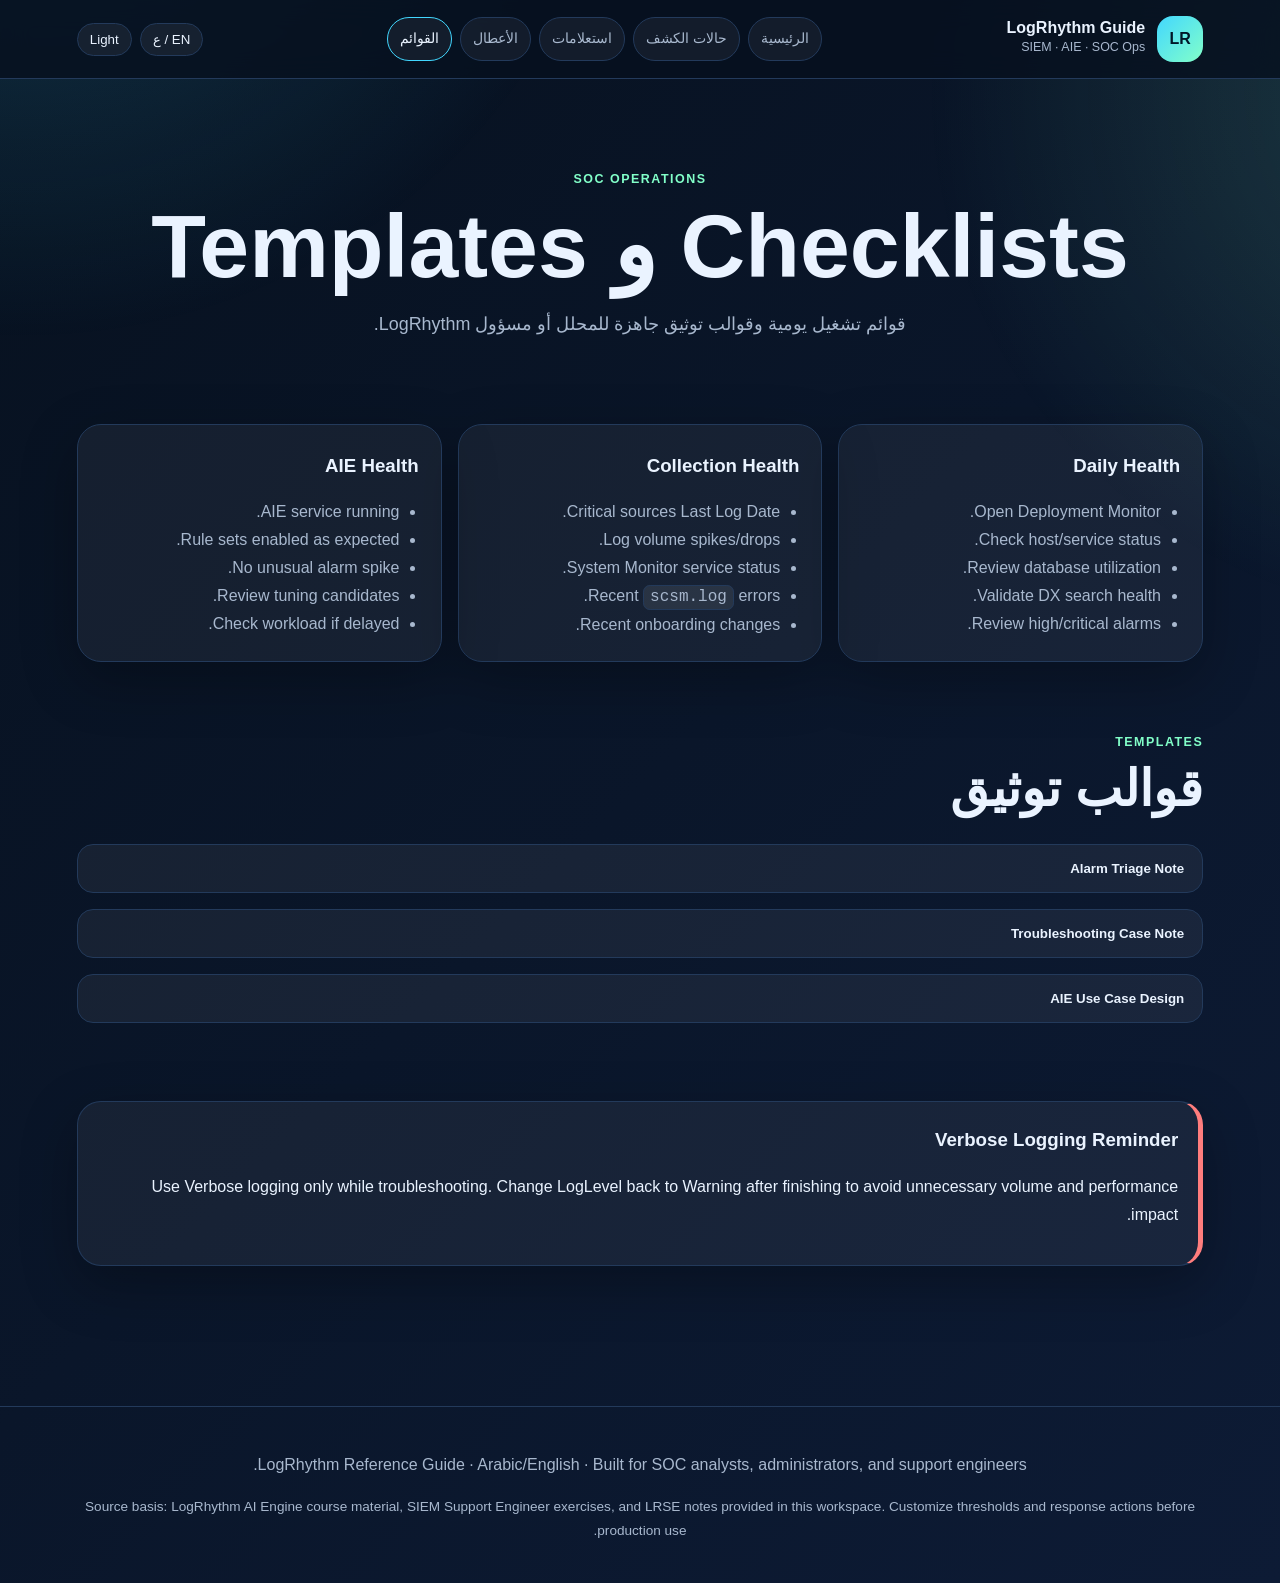
==== checklists.html @ 8db15de5 "Add files via upload" ====
<!doctype html>
<html lang="ar" dir="rtl">
<head>
<meta charset="utf-8" />
<meta name="viewport" content="width=device-width,initial-scale=1" />
<title>LogRhythm Checklists | القوائم</title>
<meta name="description" content="Bilingual Arabic/English LogRhythm SIEM reference guide for SOC, AIE, troubleshooting, and support." />
<link rel="stylesheet" href="style.css" />
</head>
<body>

<header class="topbar">
  <a class="brand" href="index.html">
    <span class="brand-mark">LR</span>
    <span><strong>LogRhythm Guide</strong><small>SIEM · AIE · SOC Ops</small></span>
  </a>
  <nav class="nav"><a class="" href="index.html"><span class="ar">الرئيسية</span><span class="en">Home</span></a><a class="" href="use-cases.html"><span class="ar">حالات الكشف</span><span class="en">Use Cases</span></a><a class="" href="queries.html"><span class="ar">استعلامات</span><span class="en">Queries</span></a><a class="" href="troubleshooting.html"><span class="ar">الأعطال</span><span class="en">Troubleshooting</span></a><a class="active" href="checklists.html"><span class="ar">القوائم</span><span class="en">Checklists</span></a></nav>
  <div class="actions"><button id="langToggle" class="btn">EN / ع</button><button id="themeToggle" class="btn">Light</button></div>
</header>

<section class="hero">
  <p class="eyebrow">SOC Operations</p>
  <h1><span class="ar">Checklists و Templates</span><span class="en">Checklists & Templates</span></h1>
  <p class="subtitle"><span class="ar">قوائم تشغيل يومية وقوالب توثيق جاهزة للمحلل أو مسؤول LogRhythm.</span><span class="en">Daily runbooks and documentation templates for analysts and administrators.</span></p>
</section>
<main>
<section class="section">
  <div class="grid cards-3">
    <article class="card"><h3>Daily Health</h3><ul><li>Open Deployment Monitor.</li><li>Check host/service status.</li><li>Review database utilization.</li><li>Validate DX search health.</li><li>Review high/critical alarms.</li></ul></article>
    <article class="card"><h3>Collection Health</h3><ul><li>Critical sources Last Log Date.</li><li>Log volume spikes/drops.</li><li>System Monitor service status.</li><li>Recent <code>scsm.log</code> errors.</li><li>Recent onboarding changes.</li></ul></article>
    <article class="card"><h3>AIE Health</h3><ul><li>AIE service running.</li><li>Rule sets enabled as expected.</li><li>No unusual alarm spike.</li><li>Review tuning candidates.</li><li>Check workload if delayed.</li></ul></article>
  </div>
</section>

<section class="section">
  <div class="section-head">
    <p class="kicker">Templates</p>
    <h2><span class="ar">قوالب توثيق</span><span class="en">Documentation Templates</span></h2>
  </div>
  <div class="accordion">
    <button class="acc">Alarm Triage Note</button>
    <div class="panel"><pre>Alarm:
Severity:
User / Host / Source IP:
Time window:
Evidence:
Initial classification:
Actions taken:
Escalation:
Final disposition:
Tuning recommendation:</pre></div>
    <button class="acc">Troubleshooting Case Note</button>
    <div class="panel"><pre>Problem statement:
Scope:
Start time:
Affected components:
Relevant logs reviewed:
Findings:
Hypothesis:
Test performed:
Resolution:
Prevention / monitoring:</pre></div>
    <button class="acc">AIE Use Case Design</button>
    <div class="panel"><pre>Use Case Name:
Objective:
Threat / Operational scenario:
Required log sources:
Required metadata:
Rule block type:
Threshold / time window:
Group By:
Alarm action:
Notification:
SmartResponse:
Testing method:
Tuning notes:</pre></div>
  </div>
</section>

<section class="section">
  <div class="callout danger">
    <h3>Verbose Logging Reminder</h3>
    <p>Use Verbose logging only while troubleshooting. Change LogLevel back to Warning after finishing to avoid unnecessary volume and performance impact.</p>
  </div>
</section>
</main>


<footer>
  <p>LogRhythm Reference Guide · Arabic/English · Built for SOC analysts, administrators, and support engineers.</p>
  <p class="tiny">Source basis: LogRhythm AI Engine course material, SIEM Support Engineer exercises, and LRSE notes provided in this workspace. Customize thresholds and response actions before production use.</p>
</footer>
<script src="script.js"></script>

</body>
</html>
---- style.css ----
:root{
  --bg:#07111f; --bg2:#0d1b35; --card:#101f38; --card2:#0c1930; --text:#eaf3ff; --muted:#a8b8ce;
  --line:#233a5b; --accent:#42d7ff; --accent2:#82ffc9; --warn:#ffcc66; --danger:#ff7d7d;
  --ok:#82ffc9; --shadow:0 18px 55px rgba(0,0,0,.28); --radius:24px;
}
:root.light{
  --bg:#f5f8fc; --bg2:#eaf1fa; --card:#fff; --card2:#f7fbff; --text:#182238; --muted:#5c6d84;
  --line:#d8e3f2; --accent:#0866ff; --accent2:#008c6a; --warn:#9b6500; --danger:#bc2f2f;
  --ok:#008c6a; --shadow:0 18px 50px rgba(24,47,79,.12);
}
*{box-sizing:border-box}
html{scroll-behavior:smooth}
body{margin:0;background:linear-gradient(135deg,var(--bg),var(--bg2));color:var(--text);font-family:Inter,Segoe UI,Tahoma,Arial,sans-serif;line-height:1.75}
body:before{content:"";position:fixed;inset:-30%;z-index:-1;background:radial-gradient(circle at 20% 0%,rgba(66,215,255,.22),transparent 28%),radial-gradient(circle at 90% 25%,rgba(130,255,201,.16),transparent 25%)}
a{color:inherit;text-decoration:none}
code,kbd{direction:ltr;unicode-bidi:embed;background:rgba(255,255,255,.08);border:1px solid var(--line);padding:.15rem .38rem;border-radius:.45rem;font-family:Consolas,Monaco,monospace}
pre{direction:ltr;text-align:left;overflow:auto;background:rgba(0,0,0,.22);border:1px solid var(--line);border-radius:18px;padding:16px}
.light pre{background:#f3f7fc}
.topbar{position:sticky;top:0;z-index:50;display:flex;justify-content:space-between;align-items:center;gap:20px;padding:16px 6vw;background:rgba(7,17,31,.82);backdrop-filter:blur(14px);border-bottom:1px solid var(--line)}
.light .topbar{background:rgba(245,248,252,.82)}
.brand{display:flex;gap:12px;align-items:center}
.brand-mark{display:grid;place-items:center;width:46px;height:46px;border-radius:16px;background:linear-gradient(135deg,var(--accent),var(--accent2));color:#001727;font-weight:900}
.brand strong{display:block;line-height:1.1}.brand small{display:block;color:var(--muted);font-size:.78rem}
.nav{display:flex;gap:8px;align-items:center;overflow:auto;max-width:56vw}
.nav a{white-space:nowrap;border:1px solid var(--line);background:rgba(255,255,255,.05);border-radius:999px;padding:8px 12px;font-size:.9rem;color:var(--muted)}
.nav a.active,.nav a:hover{color:var(--text);border-color:var(--accent)}
.actions{display:flex;gap:8px}
.btn{border:1px solid var(--line);background:rgba(255,255,255,.06);color:var(--text);border-radius:999px;padding:8px 12px;cursor:pointer}
.hero{padding:90px 6vw 56px;text-align:center}
.eyebrow,.kicker{color:var(--accent2);font-weight:850;text-transform:uppercase;letter-spacing:.12em;font-size:.78rem;margin:0 0 8px}
h1{font-size:clamp(2.5rem,7vw,6rem);line-height:1.05;margin:0 0 16px}
h2{font-size:clamp(1.7rem,4vw,3.1rem);line-height:1.12;margin:0 0 10px}
h3{margin:.15rem 0 .55rem}
.subtitle{max-width:900px;margin:0 auto 28px;color:var(--muted);font-size:1.12rem}
.hero-buttons,.inline-actions{display:flex;justify-content:center;flex-wrap:wrap;gap:12px}
.primary,.secondary{display:inline-flex;align-items:center;gap:8px;border:1px solid var(--line);border-radius:999px;padding:11px 16px}
.primary{background:linear-gradient(135deg,var(--accent),var(--accent2));color:#001727;font-weight:850;border:0}
.secondary{background:rgba(255,255,255,.06)}
.stats{display:grid;grid-template-columns:repeat(4,1fr);gap:14px;max-width:1050px;margin:46px auto 0}
.stat,.card,.table-wrap,.callout{border:1px solid var(--line);background:rgba(255,255,255,.055);border-radius:var(--radius);box-shadow:var(--shadow)}
.light .stat,.light .card,.light .table-wrap,.light .callout{background:rgba(255,255,255,.84)}
.stat{padding:20px;text-align:center}.stat strong{display:block;color:var(--accent);font-size:2rem}.stat span{color:var(--muted)}
main{padding:0 6vw 70px}.section{max-width:1180px;margin:0 auto 70px;scroll-margin-top:96px}.section-head{margin-bottom:18px}.section-head p:last-child{color:var(--muted);max-width:930px}
.grid{display:grid;gap:16px}.cards-2{grid-template-columns:repeat(2,minmax(0,1fr))}.cards-3{grid-template-columns:repeat(3,minmax(0,1fr))}.cards-4{grid-template-columns:repeat(4,minmax(0,1fr))}
.card{padding:22px}.card p,.card li{color:var(--muted)}.card ul,.card ol{padding-inline-start:1.2rem;margin-bottom:0}.card .tagline{color:var(--accent2);font-weight:800}
.callout{padding:20px;border-inline-start:5px solid var(--accent)}
.callout.warn{border-inline-start-color:var(--warn)}.callout.danger{border-inline-start-color:var(--danger)}
.flow{display:grid;grid-template-columns:repeat(7,1fr);gap:10px;align-items:stretch}
.flow div{padding:16px;border:1px solid var(--line);background:rgba(255,255,255,.06);border-radius:18px;text-align:center;font-weight:750}
.filterbar,.searchbar{display:flex;gap:10px;flex-wrap:wrap;margin:0 0 18px}
.chip{border:1px solid var(--line);background:rgba(255,255,255,.06);color:var(--text);border-radius:999px;padding:8px 12px;cursor:pointer}
.chip.active{border-color:var(--accent);box-shadow:0 0 0 3px rgba(66,215,255,.12)}
.searchbar input{width:min(540px,100%);border:1px solid var(--line);border-radius:999px;background:rgba(255,255,255,.08);color:var(--text);padding:12px 16px}
table{width:100%;border-collapse:collapse}.table-wrap{overflow:auto}th,td{padding:14px 16px;border-bottom:1px solid var(--line);vertical-align:top}th{color:var(--accent2);text-align:inherit}td{color:var(--muted)}
.acc{width:100%;text-align:inherit;border:1px solid var(--line);background:rgba(255,255,255,.06);color:var(--text);padding:16px 18px;border-radius:16px;margin:8px 0;cursor:pointer;font-weight:850}
.panel{display:none;padding:4px 18px 18px;color:var(--muted)}.panel.open{display:block}
.en{display:none}html[lang="en"] .ar{display:none}html[lang="en"] .en{display:inline}html[lang="en"] blockquote.en{display:block}
html[lang="ar"] .ar{display:inline}html[lang="ar"] blockquote.ar{display:block}
.badge{display:inline-flex;align-items:center;border:1px solid var(--line);border-radius:999px;padding:4px 9px;color:var(--accent2);font-weight:800;font-size:.78rem;margin-inline-end:6px}
footer{border-top:1px solid var(--line);padding:28px 6vw;color:var(--muted);text-align:center}.tiny{font-size:.85rem}
@media(max-width:900px){.topbar{align-items:flex-start;flex-wrap:wrap}.nav{order:3;max-width:100%;width:100%}.stats,.cards-4{grid-template-columns:repeat(2,1fr)}.cards-3,.cards-2,.flow{grid-template-columns:1fr}.hero{text-align:start}.hero-buttons{justify-content:flex-start}}
@media(max-width:560px){.stats,.cards-4{grid-template-columns:1fr}.actions{width:100%;justify-content:flex-start}h1{font-size:2.45rem}}
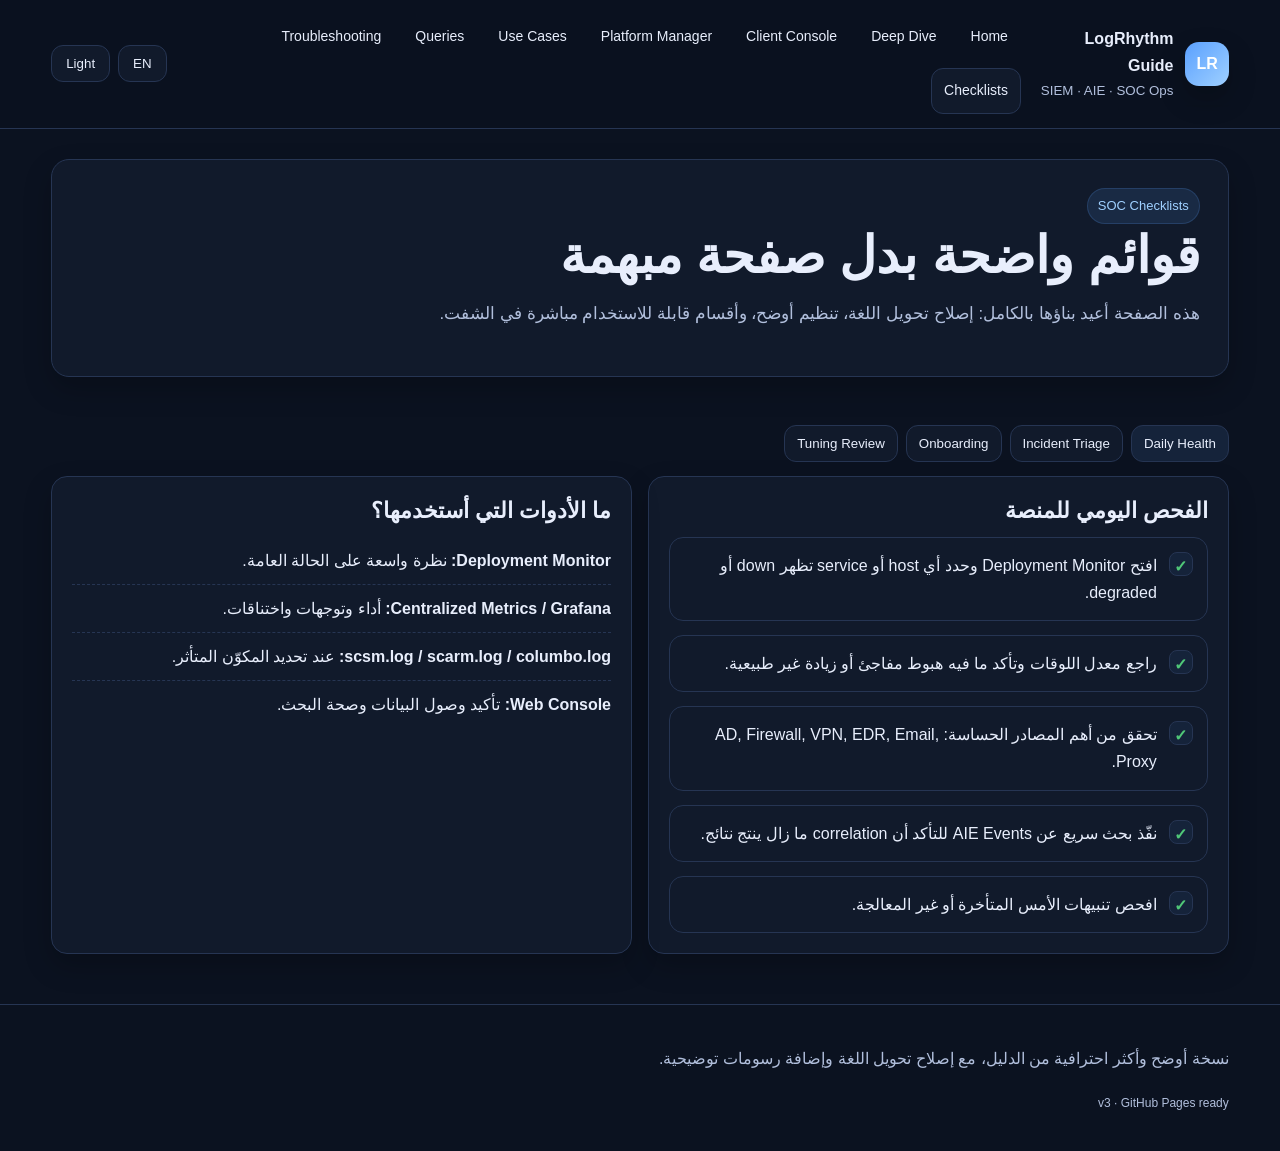
==== commit 278ed048: "Add files via upload" ====
--- a/checklists.html
+++ b/checklists.html
@@ -1,96 +1,22 @@
-<!doctype html>
-<html lang="ar" dir="rtl">
-<head>
-<meta charset="utf-8" />
-<meta name="viewport" content="width=device-width,initial-scale=1" />
-<title>LogRhythm Checklists | القوائم</title>
-<meta name="description" content="Bilingual Arabic/English LogRhythm SIEM reference guide for SOC, AIE, troubleshooting, and support." />
-<link rel="stylesheet" href="style.css" />
-</head>
-<body>
+<!doctype html><html lang="ar" dir="rtl" data-lang="ar" data-theme="dark"><head><meta charset="utf-8"/><meta name="viewport" content="width=device-width,initial-scale=1"/><title>Checklists | LogRhythm Guide</title><meta name="description" content="Bilingual LogRhythm SIEM guide"/><link rel="stylesheet" href="style.css"/></head><body>
 
 <header class="topbar">
-  <a class="brand" href="index.html">
-    <span class="brand-mark">LR</span>
-    <span><strong>LogRhythm Guide</strong><small>SIEM · AIE · SOC Ops</small></span>
-  </a>
-  <nav class="nav"><a class="" href="index.html"><span class="ar">الرئيسية</span><span class="en">Home</span></a><a class="" href="use-cases.html"><span class="ar">حالات الكشف</span><span class="en">Use Cases</span></a><a class="" href="queries.html"><span class="ar">استعلامات</span><span class="en">Queries</span></a><a class="" href="troubleshooting.html"><span class="ar">الأعطال</span><span class="en">Troubleshooting</span></a><a class="active" href="checklists.html"><span class="ar">القوائم</span><span class="en">Checklists</span></a></nav>
-  <div class="actions"><button id="langToggle" class="btn">EN / ع</button><button id="themeToggle" class="btn">Light</button></div>
+  <div class="container wrap">
+    <a class="brand" href="index.html"><span class="brand-mark">LR</span><span><strong>LogRhythm Guide</strong><small>SIEM · AIE · SOC Ops</small></span></a>
+    <nav class="nav">
+      <a  href="index.html">Home</a>
+      <a  href="deep-dive.html">Deep Dive</a>
+      <a  href="client-console.html">Client Console</a>
+      <a  href="platform-manager.html">Platform Manager</a>
+      <a  href="use-cases.html">Use Cases</a>
+      <a  href="queries.html">Queries</a>
+      <a  href="troubleshooting.html">Troubleshooting</a>
+      <a class="active" href="checklists.html">Checklists</a>
+    </nav>
+    <div class="actions"><button id="langToggle" class="btn">EN</button><button id="themeToggle" class="btn">Light</button></div>
+  </div>
 </header>
 
-<section class="hero">
-  <p class="eyebrow">SOC Operations</p>
-  <h1><span class="ar">Checklists و Templates</span><span class="en">Checklists & Templates</span></h1>
-  <p class="subtitle"><span class="ar">قوائم تشغيل يومية وقوالب توثيق جاهزة للمحلل أو مسؤول LogRhythm.</span><span class="en">Daily runbooks and documentation templates for analysts and administrators.</span></p>
-</section>
-<main>
-<section class="section">
-  <div class="grid cards-3">
-    <article class="card"><h3>Daily Health</h3><ul><li>Open Deployment Monitor.</li><li>Check host/service status.</li><li>Review database utilization.</li><li>Validate DX search health.</li><li>Review high/critical alarms.</li></ul></article>
-    <article class="card"><h3>Collection Health</h3><ul><li>Critical sources Last Log Date.</li><li>Log volume spikes/drops.</li><li>System Monitor service status.</li><li>Recent <code>scsm.log</code> errors.</li><li>Recent onboarding changes.</li></ul></article>
-    <article class="card"><h3>AIE Health</h3><ul><li>AIE service running.</li><li>Rule sets enabled as expected.</li><li>No unusual alarm spike.</li><li>Review tuning candidates.</li><li>Check workload if delayed.</li></ul></article>
-  </div>
-</section>
 
-<section class="section">
-  <div class="section-head">
-    <p class="kicker">Templates</p>
-    <h2><span class="ar">قوالب توثيق</span><span class="en">Documentation Templates</span></h2>
-  </div>
-  <div class="accordion">
-    <button class="acc">Alarm Triage Note</button>
-    <div class="panel"><pre>Alarm:
-Severity:
-User / Host / Source IP:
-Time window:
-Evidence:
-Initial classification:
-Actions taken:
-Escalation:
-Final disposition:
-Tuning recommendation:</pre></div>
-    <button class="acc">Troubleshooting Case Note</button>
-    <div class="panel"><pre>Problem statement:
-Scope:
-Start time:
-Affected components:
-Relevant logs reviewed:
-Findings:
-Hypothesis:
-Test performed:
-Resolution:
-Prevention / monitoring:</pre></div>
-    <button class="acc">AIE Use Case Design</button>
-    <div class="panel"><pre>Use Case Name:
-Objective:
-Threat / Operational scenario:
-Required log sources:
-Required metadata:
-Rule block type:
-Threshold / time window:
-Group By:
-Alarm action:
-Notification:
-SmartResponse:
-Testing method:
-Tuning notes:</pre></div>
-  </div>
-</section>
-
-<section class="section">
-  <div class="callout danger">
-    <h3>Verbose Logging Reminder</h3>
-    <p>Use Verbose logging only while troubleshooting. Change LogLevel back to Warning after finishing to avoid unnecessary volume and performance impact.</p>
-  </div>
-</section>
-</main>
-
-
-<footer>
-  <p>LogRhythm Reference Guide · Arabic/English · Built for SOC analysts, administrators, and support engineers.</p>
-  <p class="tiny">Source basis: LogRhythm AI Engine course material, SIEM Support Engineer exercises, and LRSE notes provided in this workspace. Customize thresholds and response actions before production use.</p>
-</footer>
-<script src="script.js"></script>
-
-</body>
-</html>+<main class="container"><section class="hero" style="padding-top:30px"><div class="panel hero-copy"><span class="eyebrow">SOC Checklists</span><h1><span class="lang-ar lang-block">قوائم واضحة بدل صفحة مبهمة</span><span class="lang-en lang-block">Clear Checklists Instead of a Vague Page</span></h1><p class="lead"><span class="lang-ar lang-block">هذه الصفحة أعيد بناؤها بالكامل: إصلاح تحويل اللغة، تنظيم أوضح، وأقسام قابلة للاستخدام مباشرة في الشفت.</span><span class="lang-en lang-block">This page has been rebuilt: fixed language switching, clearer organization, and sections usable directly in a live shift.</span></p></div></section><section class="section" data-tabs><div class="tabs"><button class="tab-btn active" data-target="daily">Daily Health</button><button class="tab-btn" data-target="triage">Incident Triage</button><button class="tab-btn" data-target="onboard">Onboarding</button><button class="tab-btn" data-target="tuning">Tuning Review</button></div><div id="daily" class="tab-panel active"><div class="grid cols-2"><div class="card"><h3><span class="lang-ar lang-block">الفحص اليومي للمنصة</span><span class="lang-en lang-block">Daily Platform Health Check</span></h3><div class="check-grid"><div class="check-item"><div class="tick">✓</div><div><span class="lang-ar lang-block">افتح Deployment Monitor وحدد أي host أو service تظهر down أو degraded.</span><span class="lang-en lang-block">Open Deployment Monitor and identify any host or service showing down or degraded status.</span></div></div><div class="check-item"><div class="tick">✓</div><div><span class="lang-ar lang-block">راجع معدل اللوقات وتأكد ما فيه هبوط مفاجئ أو زيادة غير طبيعية.</span><span class="lang-en lang-block">Review log volume and confirm there is no sudden drop or unusual spike.</span></div></div><div class="check-item"><div class="tick">✓</div><div><span class="lang-ar lang-block">تحقق من أهم المصادر الحساسة: AD, Firewall, VPN, EDR, Email, Proxy.</span><span class="lang-en lang-block">Validate critical sources: AD, Firewall, VPN, EDR, Email, and Proxy.</span></div></div><div class="check-item"><div class="tick">✓</div><div><span class="lang-ar lang-block">نفّذ بحث سريع عن AIE Events للتأكد أن correlation ما زال ينتج نتائج.</span><span class="lang-en lang-block">Run a quick search for AIE Events to ensure correlation still produces output.</span></div></div><div class="check-item"><div class="tick">✓</div><div><span class="lang-ar lang-block">افحص تنبيهات الأمس المتأخرة أو غير المعالجة.</span><span class="lang-en lang-block">Review delayed or unhandled alarms from the previous day.</span></div></div></div></div><div class="card"><h3><span class="lang-ar lang-block">ما الأدوات التي أستخدمها؟</span><span class="lang-en lang-block">Which tools do I use?</span></h3><ul class="clean"><li><span class="lang-ar lang-block"><strong>Deployment Monitor:</strong> نظرة واسعة على الحالة العامة.</span><span class="lang-en lang-block"><strong>Deployment Monitor:</strong> broad health overview.</span></li><li><span class="lang-ar lang-block"><strong>Centralized Metrics / Grafana:</strong> أداء وتوجهات واختناقات.</span><span class="lang-en lang-block"><strong>Centralized Metrics / Grafana:</strong> performance, trends, and bottlenecks.</span></li><li><span class="lang-ar lang-block"><strong>scsm.log / scarm.log / columbo.log:</strong> عند تحديد المكوّن المتأثر.</span><span class="lang-en lang-block"><strong>scsm.log / scarm.log / columbo.log:</strong> once you identify the impacted component.</span></li><li><span class="lang-ar lang-block"><strong>Web Console:</strong> تأكيد وصول البيانات وصحة البحث.</span><span class="lang-en lang-block"><strong>Web Console:</strong> confirm data arrival and search health.</span></li></ul></div></div></div><div id="triage" class="tab-panel"><div class="grid cols-2"><div class="card"><h3><span class="lang-ar lang-block">قائمة ترياج التنبيه</span><span class="lang-en lang-block">Alarm Triage Checklist</span></h3><div class="check-grid"><div class="check-item"><div class="tick">1</div><div><span class="lang-ar lang-block">اقرأ اسم القاعدة: هل التنبيه AIE أم Alarm تقليدي؟</span><span class="lang-en lang-block">Read the rule name: is it an AIE alert or a traditional alarm?</span></div></div><div class="check-item"><div class="tick">2</div><div><span class="lang-ar lang-block">افحص الـ metadata الأساسية: user, host, source IP, process, common event.</span><span class="lang-en lang-block">Inspect key metadata: user, host, source IP, process, and common event.</span></div></div><div class="check-item"><div class="tick">3</div><div><span class="lang-ar lang-block">افتح اللوق الخام وتأكد أنه يطابق التفسير المتوقع.</span><span class="lang-en lang-block">Open the raw log and confirm it matches the expected interpretation.</span></div></div><div class="check-item"><div class="tick">4</div><div><span class="lang-ar lang-block">ابحث عن سياق إضافي قبل وبعد الحدث.</span><span class="lang-en lang-block">Search for context before and after the event.</span></div></div><div class="check-item"><div class="tick">5</div><div><span class="lang-ar lang-block">صنّف الحالة: True Positive / Benign / False Positive / Needs Escalation.</span><span class="lang-en lang-block">Classify the case: True Positive / Benign / False Positive / Needs Escalation.</span></div></div></div></div><div class="card"><h3><span class="lang-ar lang-block">أسئلة لازم تسألها</span><span class="lang-en lang-block">Questions You Must Ask</span></h3><ul class="clean"><li><span class="lang-ar lang-block">هل هذا السلوك طبيعي لهذا المستخدم أو الجهاز؟</span><span class="lang-en lang-block">Is this behavior normal for this user or device?</span></li><li><span class="lang-ar lang-block">هل المصدر داخلي أم خارجي أم من VPN؟</span><span class="lang-en lang-block">Is the source internal, external, or via VPN?</span></li><li><span class="lang-ar lang-block">هل توجد تغييرات أو صيانة قد تفسر السلوك؟</span><span class="lang-en lang-block">Is there a change or maintenance that explains the behavior?</span></li><li><span class="lang-ar lang-block">هل التنبيه منفرد أم جزء من حملة أو تسلسل؟</span><span class="lang-en lang-block">Is the alert isolated or part of a campaign/sequence?</span></li></ul></div></div></div><div id="onboard" class="tab-panel"><div class="grid cols-2"><div class="card"><h3><span class="lang-ar lang-block">قائمة Onboarding لمصدر لوق جديد</span><span class="lang-en lang-block">New Log Source Onboarding Checklist</span></h3><div class="check-grid"><div class="check-item"><div class="tick">✓</div><div><span class="lang-ar lang-block">حدّد نوع المصدر: Windows / Syslog / Flat File / API.</span><span class="lang-en lang-block">Identify the source type: Windows / Syslog / Flat File / API.</span></div></div><div class="check-item"><div class="tick">✓</div><div><span class="lang-ar lang-block">حدّد طريقة الجمع: Push أم Pull؟ وأي System Monitor سيستقبل؟</span><span class="lang-en lang-block">Define collection method: Push or Pull, and which System Monitor will receive it.</span></div></div><div class="check-item"><div class="tick">✓</div><div><span class="lang-ar lang-block">تحقق من الشبكة والـ firewall والـ ports قبل لوم المنصة.</span><span class="lang-en lang-block">Validate network, firewall, and ports before blaming the platform.</span></div></div><div class="check-item"><div class="tick">✓</div><div><span class="lang-ar lang-block">بعد الإضافة، تحقق من Last Log Date وحجم اللوق والبحث.</span><span class="lang-en lang-block">After onboarding, validate last log date, log volume, and searchability.</span></div></div></div></div><div class="card"><figure class="media"><img src="assets/platform-manager.svg" alt="Platform Manager illustration"/><figcaption><span class="lang-ar lang-block">نجاح الـ onboarding لا يكتمل إلا إذا وصلت البيانات للبحث والتنبيه، وليس فقط إلى System Monitor.</span><span class="lang-en lang-block">Onboarding is not complete until data is searchable and can drive alerts, not merely visible in System Monitor.</span></figcaption></figure></div></div></div><div id="tuning" class="tab-panel"><div class="grid cols-2"><div class="card"><h3><span class="lang-ar lang-block">قائمة مراجعة Tuning للقواعد</span><span class="lang-en lang-block">AIE / Alarm Tuning Review Checklist</span></h3><ul class="clean"><li><span class="lang-ar lang-block">هل القاعدة عامة أكثر من اللازم؟ أضف شروطاً أدق.</span><span class="lang-en lang-block">Is the rule too broad? Add more specific conditions.</span></li><li><span class="lang-ar lang-block">هل الـ threshold منخفض ويسبب alarm fatigue؟</span><span class="lang-en lang-block">Is the threshold too low and causing alarm fatigue?</span></li><li><span class="lang-ar lang-block">هل Group By مضبوط بالشكل الصحيح؟</span><span class="lang-en lang-block">Is Group By configured correctly?</span></li><li><span class="lang-ar lang-block">هل تحتاج whitelist لحسابات الخدمة أو الـ scanners؟</span><span class="lang-en lang-block">Do you need a whitelist for service accounts or scanners?</span></li><li><span class="lang-ar lang-block">هل response واضح للمحللين أم مجرد alert بدون runbook؟</span><span class="lang-en lang-block">Is there a clear analyst response path or just an alert without a runbook?</span></li></ul></div><div class="card"><div class="callout"><span class="lang-ar lang-block">أفضل tuning ليس فقط تقليل false positives؛ الأفضل هو رفع قيمة التنبيه بحيث يصل للمحلل مع سياق كافٍ وإجراءات محددة.</span><span class="lang-en lang-block">The best tuning does more than reduce false positives; it increases alert value so the analyst gets enough context and a defined response path.</span></div></div></div></div></section></main>
+<footer><div class="container"><p class="lang-ar lang-block">نسخة أوضح وأكثر احترافية من الدليل، مع إصلاح تحويل اللغة وإضافة رسومات توضيحية.</p><p class="lang-en lang-block">A clearer, more professional version of the guide with fixed language switching and added visuals.</p><small class="tiny">v3 · GitHub Pages ready</small></div></footer><script src="script.js"></script></body></html>
--- a/style.css
+++ b/style.css
@@ -1,63 +1,47 @@
 
-:root{
-  --bg:#07111f; --bg2:#0d1b35; --card:#101f38; --card2:#0c1930; --text:#eaf3ff; --muted:#a8b8ce;
-  --line:#233a5b; --accent:#42d7ff; --accent2:#82ffc9; --warn:#ffcc66; --danger:#ff7d7d;
-  --ok:#82ffc9; --shadow:0 18px 55px rgba(0,0,0,.28); --radius:24px;
-}
-:root.light{
-  --bg:#f5f8fc; --bg2:#eaf1fa; --card:#fff; --card2:#f7fbff; --text:#182238; --muted:#5c6d84;
-  --line:#d8e3f2; --accent:#0866ff; --accent2:#008c6a; --warn:#9b6500; --danger:#bc2f2f;
-  --ok:#008c6a; --shadow:0 18px 50px rgba(24,47,79,.12);
-}
-*{box-sizing:border-box}
-html{scroll-behavior:smooth}
-body{margin:0;background:linear-gradient(135deg,var(--bg),var(--bg2));color:var(--text);font-family:Inter,Segoe UI,Tahoma,Arial,sans-serif;line-height:1.75}
-body:before{content:"";position:fixed;inset:-30%;z-index:-1;background:radial-gradient(circle at 20% 0%,rgba(66,215,255,.22),transparent 28%),radial-gradient(circle at 90% 25%,rgba(130,255,201,.16),transparent 25%)}
-a{color:inherit;text-decoration:none}
-code,kbd{direction:ltr;unicode-bidi:embed;background:rgba(255,255,255,.08);border:1px solid var(--line);padding:.15rem .38rem;border-radius:.45rem;font-family:Consolas,Monaco,monospace}
-pre{direction:ltr;text-align:left;overflow:auto;background:rgba(0,0,0,.22);border:1px solid var(--line);border-radius:18px;padding:16px}
-.light pre{background:#f3f7fc}
-.topbar{position:sticky;top:0;z-index:50;display:flex;justify-content:space-between;align-items:center;gap:20px;padding:16px 6vw;background:rgba(7,17,31,.82);backdrop-filter:blur(14px);border-bottom:1px solid var(--line)}
-.light .topbar{background:rgba(245,248,252,.82)}
-.brand{display:flex;gap:12px;align-items:center}
-.brand-mark{display:grid;place-items:center;width:46px;height:46px;border-radius:16px;background:linear-gradient(135deg,var(--accent),var(--accent2));color:#001727;font-weight:900}
-.brand strong{display:block;line-height:1.1}.brand small{display:block;color:var(--muted);font-size:.78rem}
-.nav{display:flex;gap:8px;align-items:center;overflow:auto;max-width:56vw}
-.nav a{white-space:nowrap;border:1px solid var(--line);background:rgba(255,255,255,.05);border-radius:999px;padding:8px 12px;font-size:.9rem;color:var(--muted)}
-.nav a.active,.nav a:hover{color:var(--text);border-color:var(--accent)}
-.actions{display:flex;gap:8px}
-.btn{border:1px solid var(--line);background:rgba(255,255,255,.06);color:var(--text);border-radius:999px;padding:8px 12px;cursor:pointer}
-.hero{padding:90px 6vw 56px;text-align:center}
-.eyebrow,.kicker{color:var(--accent2);font-weight:850;text-transform:uppercase;letter-spacing:.12em;font-size:.78rem;margin:0 0 8px}
-h1{font-size:clamp(2.5rem,7vw,6rem);line-height:1.05;margin:0 0 16px}
-h2{font-size:clamp(1.7rem,4vw,3.1rem);line-height:1.12;margin:0 0 10px}
-h3{margin:.15rem 0 .55rem}
-.subtitle{max-width:900px;margin:0 auto 28px;color:var(--muted);font-size:1.12rem}
-.hero-buttons,.inline-actions{display:flex;justify-content:center;flex-wrap:wrap;gap:12px}
-.primary,.secondary{display:inline-flex;align-items:center;gap:8px;border:1px solid var(--line);border-radius:999px;padding:11px 16px}
-.primary{background:linear-gradient(135deg,var(--accent),var(--accent2));color:#001727;font-weight:850;border:0}
-.secondary{background:rgba(255,255,255,.06)}
-.stats{display:grid;grid-template-columns:repeat(4,1fr);gap:14px;max-width:1050px;margin:46px auto 0}
-.stat,.card,.table-wrap,.callout{border:1px solid var(--line);background:rgba(255,255,255,.055);border-radius:var(--radius);box-shadow:var(--shadow)}
-.light .stat,.light .card,.light .table-wrap,.light .callout{background:rgba(255,255,255,.84)}
-.stat{padding:20px;text-align:center}.stat strong{display:block;color:var(--accent);font-size:2rem}.stat span{color:var(--muted)}
-main{padding:0 6vw 70px}.section{max-width:1180px;margin:0 auto 70px;scroll-margin-top:96px}.section-head{margin-bottom:18px}.section-head p:last-child{color:var(--muted);max-width:930px}
-.grid{display:grid;gap:16px}.cards-2{grid-template-columns:repeat(2,minmax(0,1fr))}.cards-3{grid-template-columns:repeat(3,minmax(0,1fr))}.cards-4{grid-template-columns:repeat(4,minmax(0,1fr))}
-.card{padding:22px}.card p,.card li{color:var(--muted)}.card ul,.card ol{padding-inline-start:1.2rem;margin-bottom:0}.card .tagline{color:var(--accent2);font-weight:800}
-.callout{padding:20px;border-inline-start:5px solid var(--accent)}
-.callout.warn{border-inline-start-color:var(--warn)}.callout.danger{border-inline-start-color:var(--danger)}
-.flow{display:grid;grid-template-columns:repeat(7,1fr);gap:10px;align-items:stretch}
-.flow div{padding:16px;border:1px solid var(--line);background:rgba(255,255,255,.06);border-radius:18px;text-align:center;font-weight:750}
-.filterbar,.searchbar{display:flex;gap:10px;flex-wrap:wrap;margin:0 0 18px}
-.chip{border:1px solid var(--line);background:rgba(255,255,255,.06);color:var(--text);border-radius:999px;padding:8px 12px;cursor:pointer}
-.chip.active{border-color:var(--accent);box-shadow:0 0 0 3px rgba(66,215,255,.12)}
-.searchbar input{width:min(540px,100%);border:1px solid var(--line);border-radius:999px;background:rgba(255,255,255,.08);color:var(--text);padding:12px 16px}
-table{width:100%;border-collapse:collapse}.table-wrap{overflow:auto}th,td{padding:14px 16px;border-bottom:1px solid var(--line);vertical-align:top}th{color:var(--accent2);text-align:inherit}td{color:var(--muted)}
-.acc{width:100%;text-align:inherit;border:1px solid var(--line);background:rgba(255,255,255,.06);color:var(--text);padding:16px 18px;border-radius:16px;margin:8px 0;cursor:pointer;font-weight:850}
-.panel{display:none;padding:4px 18px 18px;color:var(--muted)}.panel.open{display:block}
-.en{display:none}html[lang="en"] .ar{display:none}html[lang="en"] .en{display:inline}html[lang="en"] blockquote.en{display:block}
-html[lang="ar"] .ar{display:inline}html[lang="ar"] blockquote.ar{display:block}
-.badge{display:inline-flex;align-items:center;border:1px solid var(--line);border-radius:999px;padding:4px 9px;color:var(--accent2);font-weight:800;font-size:.78rem;margin-inline-end:6px}
-footer{border-top:1px solid var(--line);padding:28px 6vw;color:var(--muted);text-align:center}.tiny{font-size:.85rem}
-@media(max-width:900px){.topbar{align-items:flex-start;flex-wrap:wrap}.nav{order:3;max-width:100%;width:100%}.stats,.cards-4{grid-template-columns:repeat(2,1fr)}.cards-3,.cards-2,.flow{grid-template-columns:1fr}.hero{text-align:start}.hero-buttons{justify-content:flex-start}}
-@media(max-width:560px){.stats,.cards-4{grid-template-columns:1fr}.actions{width:100%;justify-content:flex-start}h1{font-size:2.45rem}}
+:root{--bg:#0b1220;--panel:#111a2b;--panel-2:#15233a;--text:#e8eefc;--muted:#b1bfdc;--line:#263553;--accent:#5aa0ff;--accent-2:#9fd0ff;--ok:#50c878;--shadow:0 12px 28px rgba(0,0,0,.22);--radius:18px;--code:#0d1728}
+html[data-theme="light"]{--bg:#f6f8fc;--panel:#fff;--panel-2:#f3f7ff;--text:#10203a;--muted:#53627d;--line:#d8e1f0;--accent:#2f6fe4;--accent-2:#7bb5ff;--shadow:0 12px 28px rgba(29,49,89,.08);--code:#eef4ff}
+*{box-sizing:border-box}html{scroll-behavior:smooth}body{margin:0;font-family:Inter,Segoe UI,Tahoma,Arial,sans-serif;background:var(--bg);color:var(--text);line-height:1.7}
+img{max-width:100%;display:block}a{color:var(--accent);text-decoration:none}.container{width:min(1180px,92vw);margin-inline:auto}
+.topbar{position:sticky;top:0;z-index:20;backdrop-filter:blur(12px);background:color-mix(in oklab,var(--bg) 84%,transparent);border-bottom:1px solid var(--line)}
+.topbar .wrap{display:flex;align-items:center;justify-content:space-between;gap:16px;padding:14px 0}
+.brand{display:flex;align-items:center;gap:12px;color:var(--text)}.brand-mark{width:44px;height:44px;border-radius:14px;background:linear-gradient(135deg,var(--accent),var(--accent-2));color:#fff;display:grid;place-items:center;font-weight:800;box-shadow:var(--shadow)}
+.brand small{display:block;color:var(--muted)}.nav{display:flex;flex-wrap:wrap;gap:8px}.nav a{color:var(--text);padding:10px 12px;border-radius:12px;border:1px solid transparent;font-size:14px}.nav a.active,.nav a:hover{background:var(--panel);border-color:var(--line)}
+.actions{display:flex;gap:8px}.btn{border:1px solid var(--line);background:var(--panel);color:var(--text);border-radius:12px;padding:10px 14px;cursor:pointer}
+.hero{padding:42px 0 26px}.hero-grid{display:grid;grid-template-columns:1.15fr .85fr;gap:22px}.panel{background:var(--panel);border:1px solid var(--line);border-radius:var(--radius);box-shadow:var(--shadow)}
+.hero-copy{padding:28px}.eyebrow{display:inline-flex;background:rgba(90,160,255,.12);color:var(--accent-2);padding:6px 10px;border-radius:999px;font-size:13px;border:1px solid rgba(90,160,255,.18)}
+h1,h2,h3{line-height:1.25;margin:0 0 12px}h1{font-size:clamp(28px,4vw,52px)}h2{font-size:clamp(23px,3vw,34px)}h3{font-size:clamp(18px,2vw,22px)}.lead{font-size:1.05rem;color:var(--muted);margin:0 0 20px}
+.hero-actions{display:flex;flex-wrap:wrap;gap:10px;margin:18px 0 22px}.primary,.secondary{display:inline-flex;align-items:center;padding:12px 16px;border-radius:12px;font-weight:700}.primary{background:linear-gradient(135deg,var(--accent),var(--accent-2));color:#fff}.secondary{background:var(--panel-2);color:var(--text);border:1px solid var(--line)}
+.stats{display:grid;grid-template-columns:repeat(4,1fr);gap:12px}.stat{padding:16px;border-radius:16px;background:var(--panel-2);border:1px solid var(--line)}.stat strong{display:block;font-size:28px}.stat span{color:var(--muted);font-size:14px}
+.hero-visual{padding:18px}.section{padding:22px 0}.section-head{margin-bottom:16px}.kicker{text-transform:uppercase;letter-spacing:.14em;font-size:12px;color:var(--accent-2);margin:0 0 8px}
+.grid{display:grid;gap:16px}.cols-2{grid-template-columns:1fr 1fr}.cols-3{grid-template-columns:repeat(3,1fr)}
+.card{padding:20px;border-radius:16px;border:1px solid var(--line);background:var(--panel);box-shadow:var(--shadow)}.badge{display:inline-block;padding:4px 10px;font-size:12px;border-radius:999px;background:var(--panel-2);border:1px solid var(--line);color:var(--accent-2);margin-bottom:10px}.muted{color:var(--muted)}
+pre,code{font-family:ui-monospace,SFMono-Regular,Menlo,Consolas,monospace}pre{margin:0;background:var(--code);padding:14px;border-radius:12px;border:1px solid var(--line);overflow:auto;color:var(--text);white-space:pre-wrap}
+ul.clean{list-style:none;padding:0;margin:0}ul.clean li{padding:10px 0;border-bottom:1px dashed var(--line)}ul.clean li:last-child{border-bottom:0}figure.media{margin:0;overflow:hidden;border-radius:16px;border:1px solid var(--line);background:var(--panel-2)}figure.media figcaption{padding:12px 14px;color:var(--muted);font-size:14px;border-top:1px solid var(--line)}
+.compare,.timeline{display:grid;gap:16px}.compare{grid-template-columns:1fr 1fr}.timeline{grid-template-columns:repeat(7,1fr)}.timeline>div{padding:14px;text-align:center;border-radius:14px;background:var(--panel-2);border:1px solid var(--line)}
+.callout{padding:16px 18px;border-inline-start:4px solid var(--accent);border-radius:12px;background:var(--panel-2);border:1px solid var(--line)}
+table{width:100%;border-collapse:collapse;background:var(--panel);border:1px solid var(--line);border-radius:14px}th,td{padding:12px 14px;border-bottom:1px solid var(--line);vertical-align:top;text-align:start}thead th{background:var(--panel-2)}tr:last-child td{border-bottom:0}
+footer{margin-top:28px;border-top:1px solid var(--line);color:var(--muted)}footer .container{padding:24px 0 36px}.tiny{font-size:12px}
+.check-grid{display:grid;gap:14px}.check-item{display:flex;gap:12px;align-items:flex-start;padding:14px;border:1px solid var(--line);border-radius:14px;background:var(--panel)}.tick{flex:0 0 24px;height:24px;border-radius:8px;border:1px solid var(--line);background:var(--panel-2);display:grid;place-items:center;color:var(--ok);font-weight:800}
+.tabs{display:flex;flex-wrap:wrap;gap:8px;margin-bottom:14px}.tab-btn{padding:10px 12px;border-radius:12px;border:1px solid var(--line);background:var(--panel);color:var(--text);cursor:pointer}.tab-btn.active{background:var(--panel-2)}.tab-panel{display:none}.tab-panel.active{display:block}
+.lang-block{display:none}html[data-lang="ar"] .lang-ar{display:block}html[data-lang="en"] .lang-en{display:block}
+html[data-lang="ar"]{direction:rtl}html[data-lang="en"]{direction:ltr}
+@media (max-width:980px){.hero-grid,.cols-2,.cols-3,.compare{grid-template-columns:1fr 1fr}.stats{grid-template-columns:1fr 1fr}.timeline{grid-template-columns:1fr 1fr}}
+@media (max-width:720px){.topbar .wrap{flex-direction:column;align-items:stretch}.nav,.actions{justify-content:center}.hero-grid,.cols-2,.cols-3,.compare,.stats,.timeline{grid-template-columns:1fr}.hero-copy{padding:22px}}
+
+/* v4 additions */
+.deep-nav{display:grid;grid-template-columns:repeat(4,1fr);gap:14px;margin-top:18px}
+.diagram-card{padding:0;overflow:hidden}
+.diagram-card .body{padding:18px}
+.stepper{counter-reset:step;display:grid;gap:12px}
+.step{position:relative;padding:16px 16px 16px 64px;border:1px solid var(--line);border-radius:14px;background:var(--panel)}
+html[data-lang="ar"] .step{padding:16px 64px 16px 16px}
+.step:before{counter-increment:step;content:counter(step);position:absolute;left:18px;top:16px;width:32px;height:32px;border-radius:10px;background:linear-gradient(135deg,var(--accent),var(--accent-2));color:#fff;display:grid;place-items:center;font-weight:800}
+html[data-lang="ar"] .step:before{left:auto;right:18px}
+.kbd{display:inline-block;padding:2px 8px;border:1px solid var(--line);border-radius:8px;background:var(--panel-2);font-family:ui-monospace,SFMono-Regular,Menlo,Consolas,monospace;font-size:.9em}
+.risk-low{color:var(--ok)}.risk-med{color:var(--warn)}.risk-high{color:var(--danger)}
+.playbook{border-inline-start:5px solid var(--accent)}
+.matrix{display:grid;grid-template-columns:1fr 1fr 1fr;gap:12px}
+.matrix .cell{padding:14px;border-radius:14px;border:1px solid var(--line);background:var(--panel)}
+@media (max-width:980px){.deep-nav,.matrix{grid-template-columns:1fr 1fr}}
+@media (max-width:720px){.deep-nav,.matrix{grid-template-columns:1fr}}
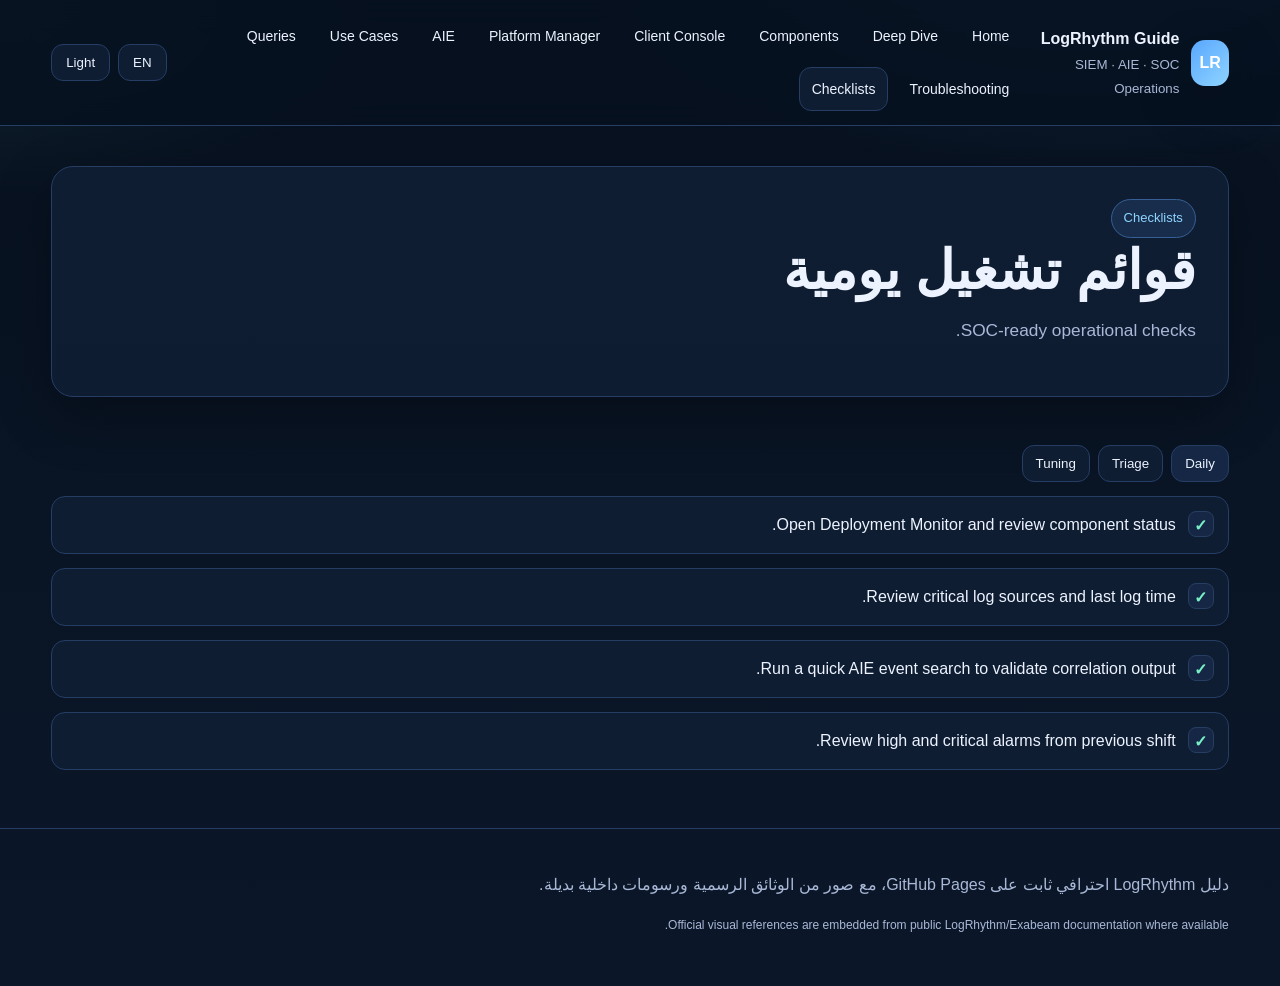
==== commit 3ea9a2d7: "Add files via upload" ====
--- a/checklists.html
+++ b/checklists.html
@@ -1,22 +1,4 @@
-<!doctype html><html lang="ar" dir="rtl" data-lang="ar" data-theme="dark"><head><meta charset="utf-8"/><meta name="viewport" content="width=device-width,initial-scale=1"/><title>Checklists | LogRhythm Guide</title><meta name="description" content="Bilingual LogRhythm SIEM guide"/><link rel="stylesheet" href="style.css"/></head><body>
-
-<header class="topbar">
-  <div class="container wrap">
-    <a class="brand" href="index.html"><span class="brand-mark">LR</span><span><strong>LogRhythm Guide</strong><small>SIEM · AIE · SOC Ops</small></span></a>
-    <nav class="nav">
-      <a  href="index.html">Home</a>
-      <a  href="deep-dive.html">Deep Dive</a>
-      <a  href="client-console.html">Client Console</a>
-      <a  href="platform-manager.html">Platform Manager</a>
-      <a  href="use-cases.html">Use Cases</a>
-      <a  href="queries.html">Queries</a>
-      <a  href="troubleshooting.html">Troubleshooting</a>
-      <a class="active" href="checklists.html">Checklists</a>
-    </nav>
-    <div class="actions"><button id="langToggle" class="btn">EN</button><button id="themeToggle" class="btn">Light</button></div>
-  </div>
-</header>
-
-
-<main class="container"><section class="hero" style="padding-top:30px"><div class="panel hero-copy"><span class="eyebrow">SOC Checklists</span><h1><span class="lang-ar lang-block">قوائم واضحة بدل صفحة مبهمة</span><span class="lang-en lang-block">Clear Checklists Instead of a Vague Page</span></h1><p class="lead"><span class="lang-ar lang-block">هذه الصفحة أعيد بناؤها بالكامل: إصلاح تحويل اللغة، تنظيم أوضح، وأقسام قابلة للاستخدام مباشرة في الشفت.</span><span class="lang-en lang-block">This page has been rebuilt: fixed language switching, clearer organization, and sections usable directly in a live shift.</span></p></div></section><section class="section" data-tabs><div class="tabs"><button class="tab-btn active" data-target="daily">Daily Health</button><button class="tab-btn" data-target="triage">Incident Triage</button><button class="tab-btn" data-target="onboard">Onboarding</button><button class="tab-btn" data-target="tuning">Tuning Review</button></div><div id="daily" class="tab-panel active"><div class="grid cols-2"><div class="card"><h3><span class="lang-ar lang-block">الفحص اليومي للمنصة</span><span class="lang-en lang-block">Daily Platform Health Check</span></h3><div class="check-grid"><div class="check-item"><div class="tick">✓</div><div><span class="lang-ar lang-block">افتح Deployment Monitor وحدد أي host أو service تظهر down أو degraded.</span><span class="lang-en lang-block">Open Deployment Monitor and identify any host or service showing down or degraded status.</span></div></div><div class="check-item"><div class="tick">✓</div><div><span class="lang-ar lang-block">راجع معدل اللوقات وتأكد ما فيه هبوط مفاجئ أو زيادة غير طبيعية.</span><span class="lang-en lang-block">Review log volume and confirm there is no sudden drop or unusual spike.</span></div></div><div class="check-item"><div class="tick">✓</div><div><span class="lang-ar lang-block">تحقق من أهم المصادر الحساسة: AD, Firewall, VPN, EDR, Email, Proxy.</span><span class="lang-en lang-block">Validate critical sources: AD, Firewall, VPN, EDR, Email, and Proxy.</span></div></div><div class="check-item"><div class="tick">✓</div><div><span class="lang-ar lang-block">نفّذ بحث سريع عن AIE Events للتأكد أن correlation ما زال ينتج نتائج.</span><span class="lang-en lang-block">Run a quick search for AIE Events to ensure correlation still produces output.</span></div></div><div class="check-item"><div class="tick">✓</div><div><span class="lang-ar lang-block">افحص تنبيهات الأمس المتأخرة أو غير المعالجة.</span><span class="lang-en lang-block">Review delayed or unhandled alarms from the previous day.</span></div></div></div></div><div class="card"><h3><span class="lang-ar lang-block">ما الأدوات التي أستخدمها؟</span><span class="lang-en lang-block">Which tools do I use?</span></h3><ul class="clean"><li><span class="lang-ar lang-block"><strong>Deployment Monitor:</strong> نظرة واسعة على الحالة العامة.</span><span class="lang-en lang-block"><strong>Deployment Monitor:</strong> broad health overview.</span></li><li><span class="lang-ar lang-block"><strong>Centralized Metrics / Grafana:</strong> أداء وتوجهات واختناقات.</span><span class="lang-en lang-block"><strong>Centralized Metrics / Grafana:</strong> performance, trends, and bottlenecks.</span></li><li><span class="lang-ar lang-block"><strong>scsm.log / scarm.log / columbo.log:</strong> عند تحديد المكوّن المتأثر.</span><span class="lang-en lang-block"><strong>scsm.log / scarm.log / columbo.log:</strong> once you identify the impacted component.</span></li><li><span class="lang-ar lang-block"><strong>Web Console:</strong> تأكيد وصول البيانات وصحة البحث.</span><span class="lang-en lang-block"><strong>Web Console:</strong> confirm data arrival and search health.</span></li></ul></div></div></div><div id="triage" class="tab-panel"><div class="grid cols-2"><div class="card"><h3><span class="lang-ar lang-block">قائمة ترياج التنبيه</span><span class="lang-en lang-block">Alarm Triage Checklist</span></h3><div class="check-grid"><div class="check-item"><div class="tick">1</div><div><span class="lang-ar lang-block">اقرأ اسم القاعدة: هل التنبيه AIE أم Alarm تقليدي؟</span><span class="lang-en lang-block">Read the rule name: is it an AIE alert or a traditional alarm?</span></div></div><div class="check-item"><div class="tick">2</div><div><span class="lang-ar lang-block">افحص الـ metadata الأساسية: user, host, source IP, process, common event.</span><span class="lang-en lang-block">Inspect key metadata: user, host, source IP, process, and common event.</span></div></div><div class="check-item"><div class="tick">3</div><div><span class="lang-ar lang-block">افتح اللوق الخام وتأكد أنه يطابق التفسير المتوقع.</span><span class="lang-en lang-block">Open the raw log and confirm it matches the expected interpretation.</span></div></div><div class="check-item"><div class="tick">4</div><div><span class="lang-ar lang-block">ابحث عن سياق إضافي قبل وبعد الحدث.</span><span class="lang-en lang-block">Search for context before and after the event.</span></div></div><div class="check-item"><div class="tick">5</div><div><span class="lang-ar lang-block">صنّف الحالة: True Positive / Benign / False Positive / Needs Escalation.</span><span class="lang-en lang-block">Classify the case: True Positive / Benign / False Positive / Needs Escalation.</span></div></div></div></div><div class="card"><h3><span class="lang-ar lang-block">أسئلة لازم تسألها</span><span class="lang-en lang-block">Questions You Must Ask</span></h3><ul class="clean"><li><span class="lang-ar lang-block">هل هذا السلوك طبيعي لهذا المستخدم أو الجهاز؟</span><span class="lang-en lang-block">Is this behavior normal for this user or device?</span></li><li><span class="lang-ar lang-block">هل المصدر داخلي أم خارجي أم من VPN؟</span><span class="lang-en lang-block">Is the source internal, external, or via VPN?</span></li><li><span class="lang-ar lang-block">هل توجد تغييرات أو صيانة قد تفسر السلوك؟</span><span class="lang-en lang-block">Is there a change or maintenance that explains the behavior?</span></li><li><span class="lang-ar lang-block">هل التنبيه منفرد أم جزء من حملة أو تسلسل؟</span><span class="lang-en lang-block">Is the alert isolated or part of a campaign/sequence?</span></li></ul></div></div></div><div id="onboard" class="tab-panel"><div class="grid cols-2"><div class="card"><h3><span class="lang-ar lang-block">قائمة Onboarding لمصدر لوق جديد</span><span class="lang-en lang-block">New Log Source Onboarding Checklist</span></h3><div class="check-grid"><div class="check-item"><div class="tick">✓</div><div><span class="lang-ar lang-block">حدّد نوع المصدر: Windows / Syslog / Flat File / API.</span><span class="lang-en lang-block">Identify the source type: Windows / Syslog / Flat File / API.</span></div></div><div class="check-item"><div class="tick">✓</div><div><span class="lang-ar lang-block">حدّد طريقة الجمع: Push أم Pull؟ وأي System Monitor سيستقبل؟</span><span class="lang-en lang-block">Define collection method: Push or Pull, and which System Monitor will receive it.</span></div></div><div class="check-item"><div class="tick">✓</div><div><span class="lang-ar lang-block">تحقق من الشبكة والـ firewall والـ ports قبل لوم المنصة.</span><span class="lang-en lang-block">Validate network, firewall, and ports before blaming the platform.</span></div></div><div class="check-item"><div class="tick">✓</div><div><span class="lang-ar lang-block">بعد الإضافة، تحقق من Last Log Date وحجم اللوق والبحث.</span><span class="lang-en lang-block">After onboarding, validate last log date, log volume, and searchability.</span></div></div></div></div><div class="card"><figure class="media"><img src="assets/platform-manager.svg" alt="Platform Manager illustration"/><figcaption><span class="lang-ar lang-block">نجاح الـ onboarding لا يكتمل إلا إذا وصلت البيانات للبحث والتنبيه، وليس فقط إلى System Monitor.</span><span class="lang-en lang-block">Onboarding is not complete until data is searchable and can drive alerts, not merely visible in System Monitor.</span></figcaption></figure></div></div></div><div id="tuning" class="tab-panel"><div class="grid cols-2"><div class="card"><h3><span class="lang-ar lang-block">قائمة مراجعة Tuning للقواعد</span><span class="lang-en lang-block">AIE / Alarm Tuning Review Checklist</span></h3><ul class="clean"><li><span class="lang-ar lang-block">هل القاعدة عامة أكثر من اللازم؟ أضف شروطاً أدق.</span><span class="lang-en lang-block">Is the rule too broad? Add more specific conditions.</span></li><li><span class="lang-ar lang-block">هل الـ threshold منخفض ويسبب alarm fatigue؟</span><span class="lang-en lang-block">Is the threshold too low and causing alarm fatigue?</span></li><li><span class="lang-ar lang-block">هل Group By مضبوط بالشكل الصحيح؟</span><span class="lang-en lang-block">Is Group By configured correctly?</span></li><li><span class="lang-ar lang-block">هل تحتاج whitelist لحسابات الخدمة أو الـ scanners؟</span><span class="lang-en lang-block">Do you need a whitelist for service accounts or scanners?</span></li><li><span class="lang-ar lang-block">هل response واضح للمحللين أم مجرد alert بدون runbook؟</span><span class="lang-en lang-block">Is there a clear analyst response path or just an alert without a runbook?</span></li></ul></div><div class="card"><div class="callout"><span class="lang-ar lang-block">أفضل tuning ليس فقط تقليل false positives؛ الأفضل هو رفع قيمة التنبيه بحيث يصل للمحلل مع سياق كافٍ وإجراءات محددة.</span><span class="lang-en lang-block">The best tuning does more than reduce false positives; it increases alert value so the analyst gets enough context and a defined response path.</span></div></div></div></div></section></main>
-<footer><div class="container"><p class="lang-ar lang-block">نسخة أوضح وأكثر احترافية من الدليل، مع إصلاح تحويل اللغة وإضافة رسومات توضيحية.</p><p class="lang-en lang-block">A clearer, more professional version of the guide with fixed language switching and added visuals.</p><small class="tiny">v3 · GitHub Pages ready</small></div></footer><script src="script.js"></script></body></html>+<!doctype html><html lang="ar" dir="rtl" data-lang="ar" data-theme="dark"><head><meta charset="utf-8"/><meta name="viewport" content="width=device-width,initial-scale=1"/><title>Checklists | LogRhythm Guide</title><meta name="description" content="Professional bilingual LogRhythm SIEM reference guide"/><link rel="stylesheet" href="style.css"/></head><body><header class="topbar"><div class="container wrap"><a class="brand" href="index.html"><span class="logo">LR</span><span><strong>LogRhythm Guide</strong><small>SIEM · AIE · SOC Operations</small></span></a><nav class="nav"><a href="index.html" class="">Home</a><a href="deep-dive.html" class="">Deep Dive</a><a href="components.html" class="">Components</a><a href="client-console.html" class="">Client Console</a><a href="platform-manager.html" class="">Platform Manager</a><a href="aie.html" class="">AIE</a><a href="use-cases.html" class="">Use Cases</a><a href="queries.html" class="">Queries</a><a href="troubleshooting.html" class="">Troubleshooting</a><a href="checklists.html" class="active">Checklists</a></nav><div class="actions"><button id="langToggle" class="btn">EN</button><button id="themeToggle" class="btn">Light</button></div></div></header>
+<section class="hero"><div class="container"><div class="panel hero-copy"><span class="eyebrow">Checklists</span><h1><span class="lang-ar">قوائم تشغيل يومية</span><span class="lang-en">Daily operating checklists</span></h1><p class="lead">SOC-ready operational checks.</p></div></div></section>
+<main class="container"><section class="section" data-tabs><div class="tabs"><button class="tab-btn active" data-target="daily">Daily</button><button class="tab-btn" data-target="triage">Triage</button><button class="tab-btn" data-target="tuning">Tuning</button></div><div id="daily" class="tab-panel active"><div class="check-grid"><div class="check-item"><div class="tick">✓</div><div>Open Deployment Monitor and review component status.</div></div><div class="check-item"><div class="tick">✓</div><div>Review critical log sources and last log time.</div></div><div class="check-item"><div class="tick">✓</div><div>Run a quick AIE event search to validate correlation output.</div></div><div class="check-item"><div class="tick">✓</div><div>Review high and critical alarms from previous shift.</div></div></div></div><div id="triage" class="tab-panel"><div class="check-grid"><div class="check-item"><div class="tick">1</div><div>Identify rule name, source, user, host, IP, common event.</div></div><div class="check-item"><div class="tick">2</div><div>Open raw logs and pivot before/after the event.</div></div><div class="check-item"><div class="tick">3</div><div>Classify: true positive, benign, false positive, needs escalation.</div></div></div></div><div id="tuning" class="tab-panel"><div class="check-grid"><div class="check-item"><div class="tick">✓</div><div>Review threshold, schedule, group by, and whitelist requirements.</div></div><div class="check-item"><div class="tick">✓</div><div>Confirm the alert has a documented triage and response path.</div></div></div></div></section></main>
+<footer><div class="container"><p class="lang-ar">دليل LogRhythm احترافي ثابت على GitHub Pages، مع صور من الوثائق الرسمية ورسومات داخلية بديلة.</p><p class="lang-en">A professional LogRhythm guide for GitHub Pages, with official documentation visuals and internal fallback diagrams.</p><p style="font-size:12px">Official visual references are embedded from public LogRhythm/Exabeam documentation where available.</p></div></footer><script src="script.js"></script></body></html>
--- a/style.css
+++ b/style.css
@@ -1,47 +1,39 @@
 
-:root{--bg:#0b1220;--panel:#111a2b;--panel-2:#15233a;--text:#e8eefc;--muted:#b1bfdc;--line:#263553;--accent:#5aa0ff;--accent-2:#9fd0ff;--ok:#50c878;--shadow:0 12px 28px rgba(0,0,0,.22);--radius:18px;--code:#0d1728}
-html[data-theme="light"]{--bg:#f6f8fc;--panel:#fff;--panel-2:#f3f7ff;--text:#10203a;--muted:#53627d;--line:#d8e1f0;--accent:#2f6fe4;--accent-2:#7bb5ff;--shadow:0 12px 28px rgba(29,49,89,.08);--code:#eef4ff}
-*{box-sizing:border-box}html{scroll-behavior:smooth}body{margin:0;font-family:Inter,Segoe UI,Tahoma,Arial,sans-serif;background:var(--bg);color:var(--text);line-height:1.7}
-img{max-width:100%;display:block}a{color:var(--accent);text-decoration:none}.container{width:min(1180px,92vw);margin-inline:auto}
-.topbar{position:sticky;top:0;z-index:20;backdrop-filter:blur(12px);background:color-mix(in oklab,var(--bg) 84%,transparent);border-bottom:1px solid var(--line)}
-.topbar .wrap{display:flex;align-items:center;justify-content:space-between;gap:16px;padding:14px 0}
-.brand{display:flex;align-items:center;gap:12px;color:var(--text)}.brand-mark{width:44px;height:44px;border-radius:14px;background:linear-gradient(135deg,var(--accent),var(--accent-2));color:#fff;display:grid;place-items:center;font-weight:800;box-shadow:var(--shadow)}
-.brand small{display:block;color:var(--muted)}.nav{display:flex;flex-wrap:wrap;gap:8px}.nav a{color:var(--text);padding:10px 12px;border-radius:12px;border:1px solid transparent;font-size:14px}.nav a.active,.nav a:hover{background:var(--panel);border-color:var(--line)}
-.actions{display:flex;gap:8px}.btn{border:1px solid var(--line);background:var(--panel);color:var(--text);border-radius:12px;padding:10px 14px;cursor:pointer}
-.hero{padding:42px 0 26px}.hero-grid{display:grid;grid-template-columns:1.15fr .85fr;gap:22px}.panel{background:var(--panel);border:1px solid var(--line);border-radius:var(--radius);box-shadow:var(--shadow)}
-.hero-copy{padding:28px}.eyebrow{display:inline-flex;background:rgba(90,160,255,.12);color:var(--accent-2);padding:6px 10px;border-radius:999px;font-size:13px;border:1px solid rgba(90,160,255,.18)}
-h1,h2,h3{line-height:1.25;margin:0 0 12px}h1{font-size:clamp(28px,4vw,52px)}h2{font-size:clamp(23px,3vw,34px)}h3{font-size:clamp(18px,2vw,22px)}.lead{font-size:1.05rem;color:var(--muted);margin:0 0 20px}
-.hero-actions{display:flex;flex-wrap:wrap;gap:10px;margin:18px 0 22px}.primary,.secondary{display:inline-flex;align-items:center;padding:12px 16px;border-radius:12px;font-weight:700}.primary{background:linear-gradient(135deg,var(--accent),var(--accent-2));color:#fff}.secondary{background:var(--panel-2);color:var(--text);border:1px solid var(--line)}
-.stats{display:grid;grid-template-columns:repeat(4,1fr);gap:12px}.stat{padding:16px;border-radius:16px;background:var(--panel-2);border:1px solid var(--line)}.stat strong{display:block;font-size:28px}.stat span{color:var(--muted);font-size:14px}
-.hero-visual{padding:18px}.section{padding:22px 0}.section-head{margin-bottom:16px}.kicker{text-transform:uppercase;letter-spacing:.14em;font-size:12px;color:var(--accent-2);margin:0 0 8px}
-.grid{display:grid;gap:16px}.cols-2{grid-template-columns:1fr 1fr}.cols-3{grid-template-columns:repeat(3,1fr)}
-.card{padding:20px;border-radius:16px;border:1px solid var(--line);background:var(--panel);box-shadow:var(--shadow)}.badge{display:inline-block;padding:4px 10px;font-size:12px;border-radius:999px;background:var(--panel-2);border:1px solid var(--line);color:var(--accent-2);margin-bottom:10px}.muted{color:var(--muted)}
-pre,code{font-family:ui-monospace,SFMono-Regular,Menlo,Consolas,monospace}pre{margin:0;background:var(--code);padding:14px;border-radius:12px;border:1px solid var(--line);overflow:auto;color:var(--text);white-space:pre-wrap}
-ul.clean{list-style:none;padding:0;margin:0}ul.clean li{padding:10px 0;border-bottom:1px dashed var(--line)}ul.clean li:last-child{border-bottom:0}figure.media{margin:0;overflow:hidden;border-radius:16px;border:1px solid var(--line);background:var(--panel-2)}figure.media figcaption{padding:12px 14px;color:var(--muted);font-size:14px;border-top:1px solid var(--line)}
-.compare,.timeline{display:grid;gap:16px}.compare{grid-template-columns:1fr 1fr}.timeline{grid-template-columns:repeat(7,1fr)}.timeline>div{padding:14px;text-align:center;border-radius:14px;background:var(--panel-2);border:1px solid var(--line)}
-.callout{padding:16px 18px;border-inline-start:4px solid var(--accent);border-radius:12px;background:var(--panel-2);border:1px solid var(--line)}
-table{width:100%;border-collapse:collapse;background:var(--panel);border:1px solid var(--line);border-radius:14px}th,td{padding:12px 14px;border-bottom:1px solid var(--line);vertical-align:top;text-align:start}thead th{background:var(--panel-2)}tr:last-child td{border-bottom:0}
-footer{margin-top:28px;border-top:1px solid var(--line);color:var(--muted)}footer .container{padding:24px 0 36px}.tiny{font-size:12px}
-.check-grid{display:grid;gap:14px}.check-item{display:flex;gap:12px;align-items:flex-start;padding:14px;border:1px solid var(--line);border-radius:14px;background:var(--panel)}.tick{flex:0 0 24px;height:24px;border-radius:8px;border:1px solid var(--line);background:var(--panel-2);display:grid;place-items:center;color:var(--ok);font-weight:800}
-.tabs{display:flex;flex-wrap:wrap;gap:8px;margin-bottom:14px}.tab-btn{padding:10px 12px;border-radius:12px;border:1px solid var(--line);background:var(--panel);color:var(--text);cursor:pointer}.tab-btn.active{background:var(--panel-2)}.tab-panel{display:none}.tab-panel.active{display:block}
-.lang-block{display:none}html[data-lang="ar"] .lang-ar{display:block}html[data-lang="en"] .lang-en{display:block}
-html[data-lang="ar"]{direction:rtl}html[data-lang="en"]{direction:ltr}
-@media (max-width:980px){.hero-grid,.cols-2,.cols-3,.compare{grid-template-columns:1fr 1fr}.stats{grid-template-columns:1fr 1fr}.timeline{grid-template-columns:1fr 1fr}}
-@media (max-width:720px){.topbar .wrap{flex-direction:column;align-items:stretch}.nav,.actions{justify-content:center}.hero-grid,.cols-2,.cols-3,.compare,.stats,.timeline{grid-template-columns:1fr}.hero-copy{padding:22px}}
-
-/* v4 additions */
-.deep-nav{display:grid;grid-template-columns:repeat(4,1fr);gap:14px;margin-top:18px}
-.diagram-card{padding:0;overflow:hidden}
-.diagram-card .body{padding:18px}
-.stepper{counter-reset:step;display:grid;gap:12px}
-.step{position:relative;padding:16px 16px 16px 64px;border:1px solid var(--line);border-radius:14px;background:var(--panel)}
-html[data-lang="ar"] .step{padding:16px 64px 16px 16px}
-.step:before{counter-increment:step;content:counter(step);position:absolute;left:18px;top:16px;width:32px;height:32px;border-radius:10px;background:linear-gradient(135deg,var(--accent),var(--accent-2));color:#fff;display:grid;place-items:center;font-weight:800}
-html[data-lang="ar"] .step:before{left:auto;right:18px}
-.kbd{display:inline-block;padding:2px 8px;border:1px solid var(--line);border-radius:8px;background:var(--panel-2);font-family:ui-monospace,SFMono-Regular,Menlo,Consolas,monospace;font-size:.9em}
-.risk-low{color:var(--ok)}.risk-med{color:var(--warn)}.risk-high{color:var(--danger)}
-.playbook{border-inline-start:5px solid var(--accent)}
-.matrix{display:grid;grid-template-columns:1fr 1fr 1fr;gap:12px}
-.matrix .cell{padding:14px;border-radius:14px;border:1px solid var(--line);background:var(--panel)}
-@media (max-width:980px){.deep-nav,.matrix{grid-template-columns:1fr 1fr}}
-@media (max-width:720px){.deep-nav,.matrix{grid-template-columns:1fr}}
+:root{
+  --bg:#07111f;--bg2:#0b1729;--surface:#0f1d33;--surface2:#152744;--surface3:#193052;
+  --text:#ecf3ff;--muted:#a9b8d6;--line:#263d64;--brand:#59a7ff;--brand2:#8ed4ff;
+  --ok:#79f0c8;--warn:#ffd36d;--danger:#ff8585;--shadow:0 18px 55px rgba(0,0,0,.30);--radius:22px
+}
+html[data-theme="light"]{
+  --bg:#f6f8fc;--bg2:#edf4fb;--surface:#fff;--surface2:#f4f8ff;--surface3:#eef5ff;
+  --text:#10243f;--muted:#596a85;--line:#d8e3f2;--brand:#2f6fe4;--brand2:#63a7ff;
+  --ok:#168f70;--warn:#a86f00;--danger:#b53939;--shadow:0 18px 42px rgba(35,55,90,.10)
+}
+*{box-sizing:border-box}html{scroll-behavior:smooth}body{margin:0;color:var(--text);font-family:Inter,Segoe UI,Tahoma,Arial,sans-serif;background:radial-gradient(900px 420px at 85% -80px,rgba(90,167,255,.16),transparent 60%),radial-gradient(700px 360px at 0 0,rgba(122,240,199,.08),transparent 55%),linear-gradient(180deg,var(--bg),var(--bg2));line-height:1.75}
+a{color:var(--brand);text-decoration:none}img{max-width:100%;display:block}.container{width:min(1240px,92vw);margin:auto}
+.topbar{position:sticky;top:0;z-index:90;border-bottom:1px solid var(--line);background:color-mix(in srgb,var(--bg) 84%,transparent);backdrop-filter:blur(16px)}.topbar .wrap{display:flex;align-items:center;justify-content:space-between;gap:16px;padding:14px 0}
+.brand{display:flex;align-items:center;gap:12px;color:var(--text)}.logo{width:46px;height:46px;border-radius:14px;background:linear-gradient(135deg,var(--brand),var(--brand2));color:white;display:grid;place-items:center;font-weight:900;box-shadow:var(--shadow)}.brand small{display:block;color:var(--muted)}
+.nav{display:flex;flex-wrap:wrap;gap:8px}.nav a{color:var(--text);padding:9px 12px;border-radius:12px;border:1px solid transparent;font-size:14px}.nav a.active,.nav a:hover{background:var(--surface);border-color:var(--line)}
+.actions{display:flex;gap:8px}.btn{border:1px solid var(--line);background:var(--surface);color:var(--text);padding:10px 14px;border-radius:12px;cursor:pointer}
+.hero{padding:40px 0 24px}.hero-grid{display:grid;grid-template-columns:1.05fr .95fr;gap:22px;align-items:stretch}
+.panel,.card{background:linear-gradient(180deg,var(--surface),color-mix(in srgb,var(--surface) 86%,var(--bg2)));border:1px solid var(--line);border-radius:var(--radius);box-shadow:var(--shadow)}
+.hero-copy{padding:32px}.visual-pad{padding:18px}.eyebrow{display:inline-flex;border:1px solid color-mix(in srgb,var(--brand) 32%,var(--line));background:color-mix(in srgb,var(--brand) 12%,transparent);color:var(--brand2);padding:7px 12px;border-radius:999px;font-size:13px}
+h1,h2,h3{line-height:1.22;margin:0 0 12px}h1{font-size:clamp(32px,4.2vw,62px)}h2{font-size:clamp(24px,2.8vw,40px)}h3{font-size:clamp(19px,1.8vw,25px)}
+.lead{color:var(--muted);font-size:1.08rem;margin:0 0 18px}.muted{color:var(--muted)}.kicker{text-transform:uppercase;letter-spacing:.14em;font-size:12px;color:var(--brand2);margin:0 0 8px}
+.hero-actions{display:flex;flex-wrap:wrap;gap:12px;margin:20px 0}.primary,.secondary{display:inline-flex;padding:12px 16px;border-radius:14px;font-weight:800}.primary{background:linear-gradient(135deg,var(--brand),var(--brand2));color:white}.secondary{background:var(--surface2);color:var(--text);border:1px solid var(--line)}
+.stats{display:grid;grid-template-columns:repeat(4,1fr);gap:12px;margin-top:14px}.stat{padding:16px;border-radius:16px;background:var(--surface2);border:1px solid var(--line)}.stat strong{display:block;font-size:28px}.stat span{font-size:14px;color:var(--muted)}
+.section{padding:24px 0}.section-head{margin-bottom:16px}.grid{display:grid;gap:16px}.cols-2{grid-template-columns:1fr 1fr}.cols-3{grid-template-columns:repeat(3,1fr)}.cols-4{grid-template-columns:repeat(4,1fr)}
+.card{padding:22px}.badge{display:inline-block;padding:5px 10px;border-radius:999px;background:var(--surface2);border:1px solid var(--line);color:var(--brand2);font-size:12px;margin-bottom:10px}
+.media{margin:0;overflow:hidden;border-radius:20px;border:1px solid var(--line);background:var(--surface2)}.media img{width:100%;height:auto}.media figcaption{padding:13px 15px;border-top:1px solid var(--line);color:var(--muted);font-size:14px}
+.callout{padding:18px;border:1px solid var(--line);border-inline-start:4px solid var(--brand);border-radius:16px;background:var(--surface2)}
+pre,code{font-family:ui-monospace,SFMono-Regular,Menlo,Consolas,monospace}pre{margin:0;white-space:pre-wrap;overflow:auto;background:#06111f;color:#f3f8ff;border:1px solid var(--line);border-radius:14px;padding:14px}html[data-theme="light"] pre{background:#eef5ff;color:#112a4a}
+ul.clean{list-style:none;padding:0;margin:0}ul.clean li{padding:10px 0;border-bottom:1px dashed var(--line)}ul.clean li:last-child{border-bottom:0}
+table{width:100%;border-collapse:collapse;background:var(--surface);border:1px solid var(--line);border-radius:16px;overflow:hidden}th,td{padding:12px 14px;border-bottom:1px solid var(--line);text-align:start;vertical-align:top}thead th{background:var(--surface2)}tr:last-child td{border-bottom:0}
+.doc-layout{display:grid;grid-template-columns:290px 1fr;gap:20px}.toc{position:sticky;top:86px;align-self:start}.toc .card{padding:18px}.toc a{display:block;color:var(--muted);padding:8px 0}.toc a:hover{color:var(--text)}
+.step{display:grid;grid-template-columns:42px 1fr;gap:14px;align-items:start}.num{width:42px;height:42px;border-radius:14px;background:var(--surface2);border:1px solid var(--line);display:grid;place-items:center;color:var(--ok);font-weight:900}
+.tabs{display:flex;flex-wrap:wrap;gap:8px;margin-bottom:14px}.tab-btn{background:var(--surface);color:var(--text);border:1px solid var(--line);border-radius:12px;padding:10px 13px;cursor:pointer}.tab-btn.active{background:var(--surface2)}
+.tab-panel{display:none}.tab-panel.active{display:block}.lang-ar,.lang-en{display:none}html[data-lang="ar"] .lang-ar{display:block}html[data-lang="en"] .lang-en{display:block}html[data-lang="ar"]{direction:rtl}html[data-lang="en"]{direction:ltr}
+.check-grid{display:grid;gap:14px}.check-item{display:flex;gap:12px;align-items:flex-start;padding:14px;border:1px solid var(--line);border-radius:14px;background:var(--surface)}.tick{width:26px;height:26px;flex:0 0 26px;display:grid;place-items:center;font-weight:900;border-radius:8px;background:var(--surface2);border:1px solid var(--line);color:var(--ok)}
+footer{border-top:1px solid var(--line);margin-top:34px;color:var(--muted)}footer .container{padding:26px 0 38px}
+@media(max-width:1060px){.hero-grid,.doc-layout,.cols-2,.cols-3,.cols-4{grid-template-columns:1fr 1fr}.toc{position:static}.stats{grid-template-columns:1fr 1fr}}
+@media(max-width:740px){.topbar .wrap{flex-direction:column;align-items:stretch}.nav,.actions{justify-content:center}.hero-grid,.doc-layout,.cols-2,.cols-3,.cols-4,.stats{grid-template-columns:1fr}.hero-copy{padding:22px}}
